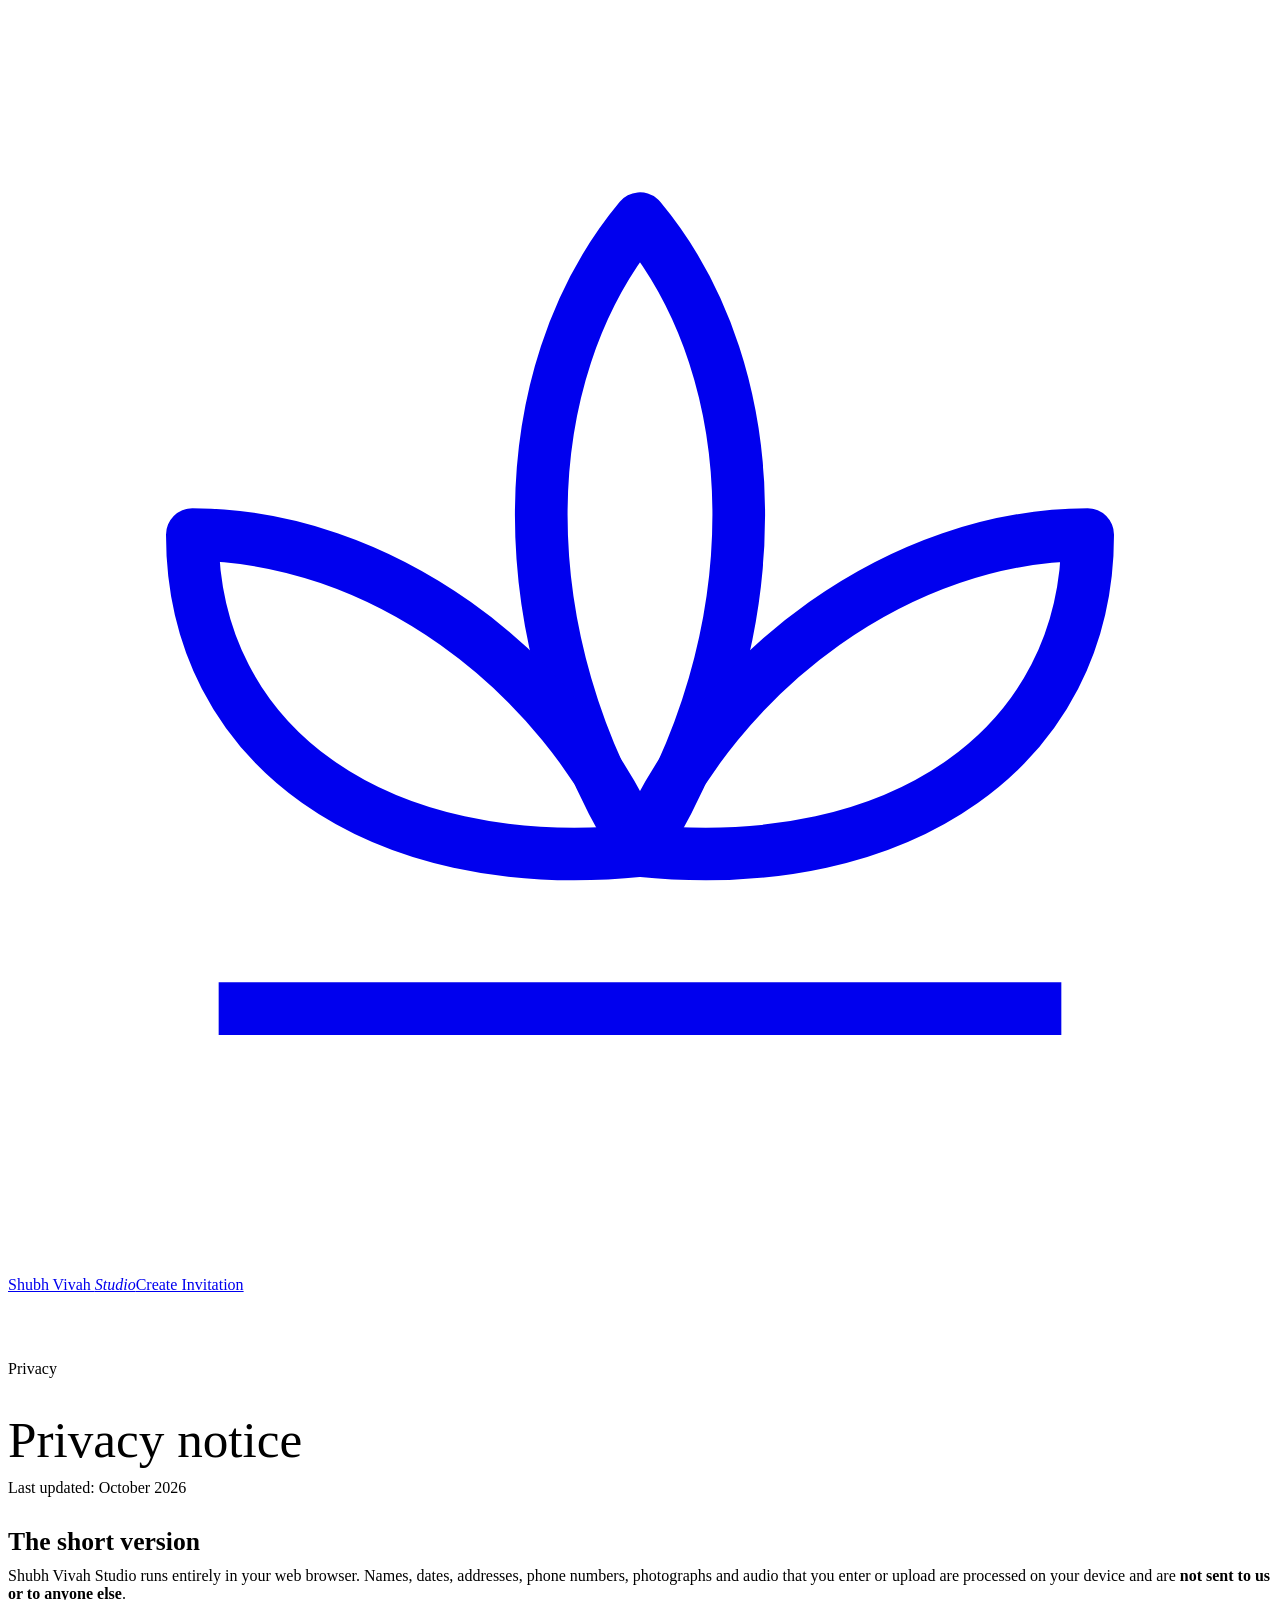
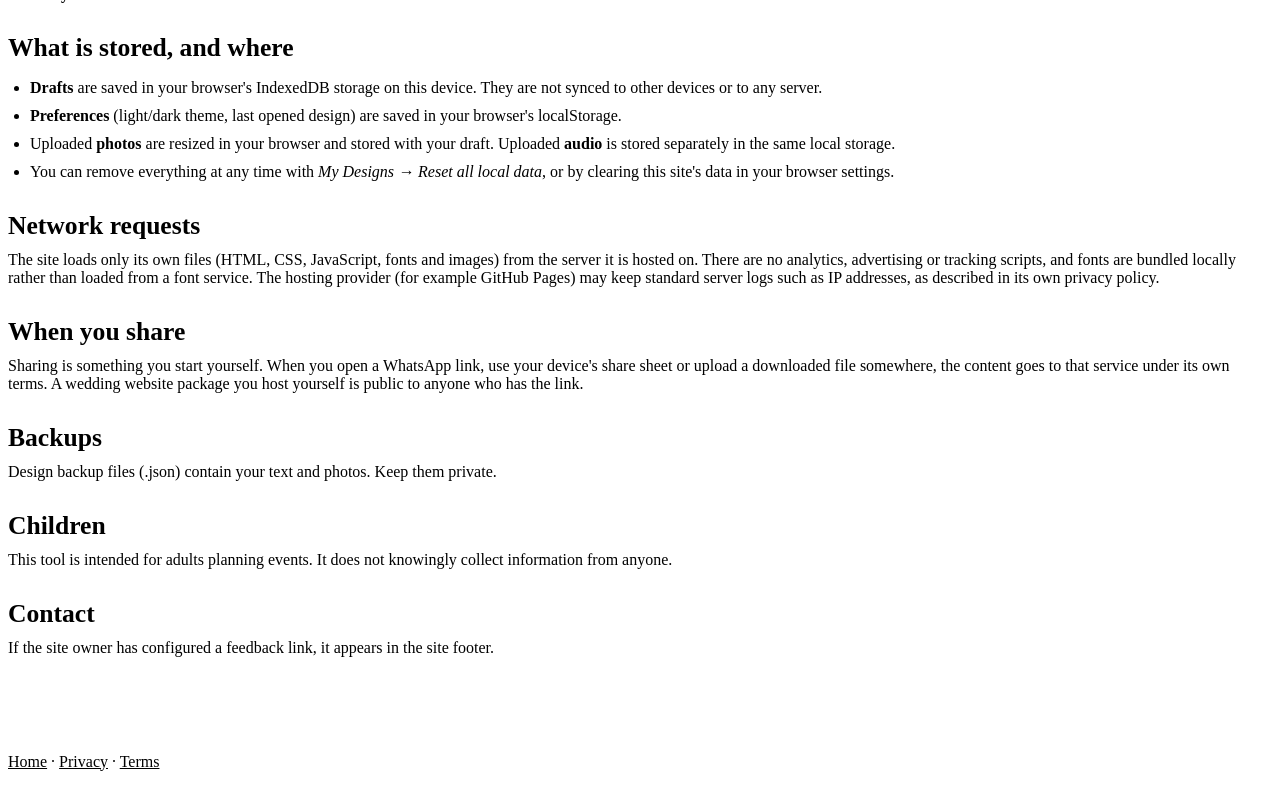
==== privacy.html @ a5a91a48 "Add files via upload" ====
<!doctype html>
<html lang="en">
<head>
<meta charset="utf-8"><meta name="viewport" content="width=device-width, initial-scale=1">
<title>Privacy notice — Shubh Vivah Studio</title>
<meta name="description" content="How Shubh Vivah Studio handles your information.">
<link rel="icon" href="icons/favicon.svg" type="image/svg+xml">
<link rel="stylesheet" href="styles/fonts.css"><link rel="stylesheet" href="styles/main.css">
<style>.doc{padding:56px 0 80px}.doc h1{font-family:var(--display);font-weight:500;font-size:clamp(2.2rem,5vw,3.2rem);line-height:1.1;margin-bottom:8px}.doc h2{font-family:var(--display);font-weight:600;font-size:1.6rem;margin:30px 0 8px}.doc p,.doc li{color:var(--ink-2);margin-top:10px}.doc ul{padding-left:22px}</style>
</head>
<body>
<header class="site-header"><div class="wrap header-row"><a class="brand" href="./"><svg class="brand-mark" viewBox="0 0 48 48" aria-hidden="true"><g fill="none" stroke="currentColor" stroke-width="2" stroke-linejoin="round"><path d="M24 8c5 6 5 16 0 24-5-8-5-18 0-24z"/><path d="M24 32c-3-7-10-12-17-12 0 8 7 13 17 12z"/><path d="M24 32c3-7 10-12 17-12 0 8-7 13-17 12z"/><path d="M8 38h32"/></g></svg><span class="brand-name">Shubh Vivah <em>Studio</em></span></a><a class="btn btn-gold btn-sm" style="margin-left:auto" href="./#/studio">Create Invitation</a></div></header>
<main class="doc"><div class="wrap narrow">

<p class="eyebrow dark">Privacy</p><h1>Privacy notice</h1>
<p>Last updated: October 2026</p>
<h2>The short version</h2>
<p>Shubh Vivah Studio runs entirely in your web browser. Names, dates, addresses, phone numbers, photographs and audio that you enter or upload are processed on your device and are <strong>not sent to us or to anyone else</strong>.</p>
<h2>What is stored, and where</h2>
<ul>
<li><strong>Drafts</strong> are saved in your browser's IndexedDB storage on this device. They are not synced to other devices or to any server.</li>
<li><strong>Preferences</strong> (light/dark theme, last opened design) are saved in your browser's localStorage.</li>
<li>Uploaded <strong>photos</strong> are resized in your browser and stored with your draft. Uploaded <strong>audio</strong> is stored separately in the same local storage.</li>
<li>You can remove everything at any time with <em>My Designs → Reset all local data</em>, or by clearing this site's data in your browser settings.</li>
</ul>
<h2>Network requests</h2>
<p>The site loads only its own files (HTML, CSS, JavaScript, fonts and images) from the server it is hosted on. There are no analytics, advertising or tracking scripts, and fonts are bundled locally rather than loaded from a font service. The hosting provider (for example GitHub Pages) may keep standard server logs such as IP addresses, as described in its own privacy policy.</p>
<h2>When you share</h2>
<p>Sharing is something you start yourself. When you open a WhatsApp link, use your device's share sheet or upload a downloaded file somewhere, the content goes to that service under its own terms. A wedding website package you host yourself is public to anyone who has the link.</p>
<h2>Backups</h2>
<p>Design backup files (.json) contain your text and photos. Keep them private.</p>
<h2>Children</h2>
<p>This tool is intended for adults planning events. It does not knowingly collect information from anyone.</p>
<h2>Contact</h2>
<p>If the site owner has configured a feedback link, it appears in the site footer.</p>

</div></main>
<footer class="site-footer"><p class="wrap fineprint" style="margin-top:0;border:0"><a href="./" style="color:inherit">Home</a> · <a href="privacy.html" style="color:inherit">Privacy</a> · <a href="terms.html" style="color:inherit">Terms</a></p></footer>
<script>try{document.documentElement.dataset.theme=localStorage.getItem('svs-theme')||'light'}catch(e){}</script>
</body></html>
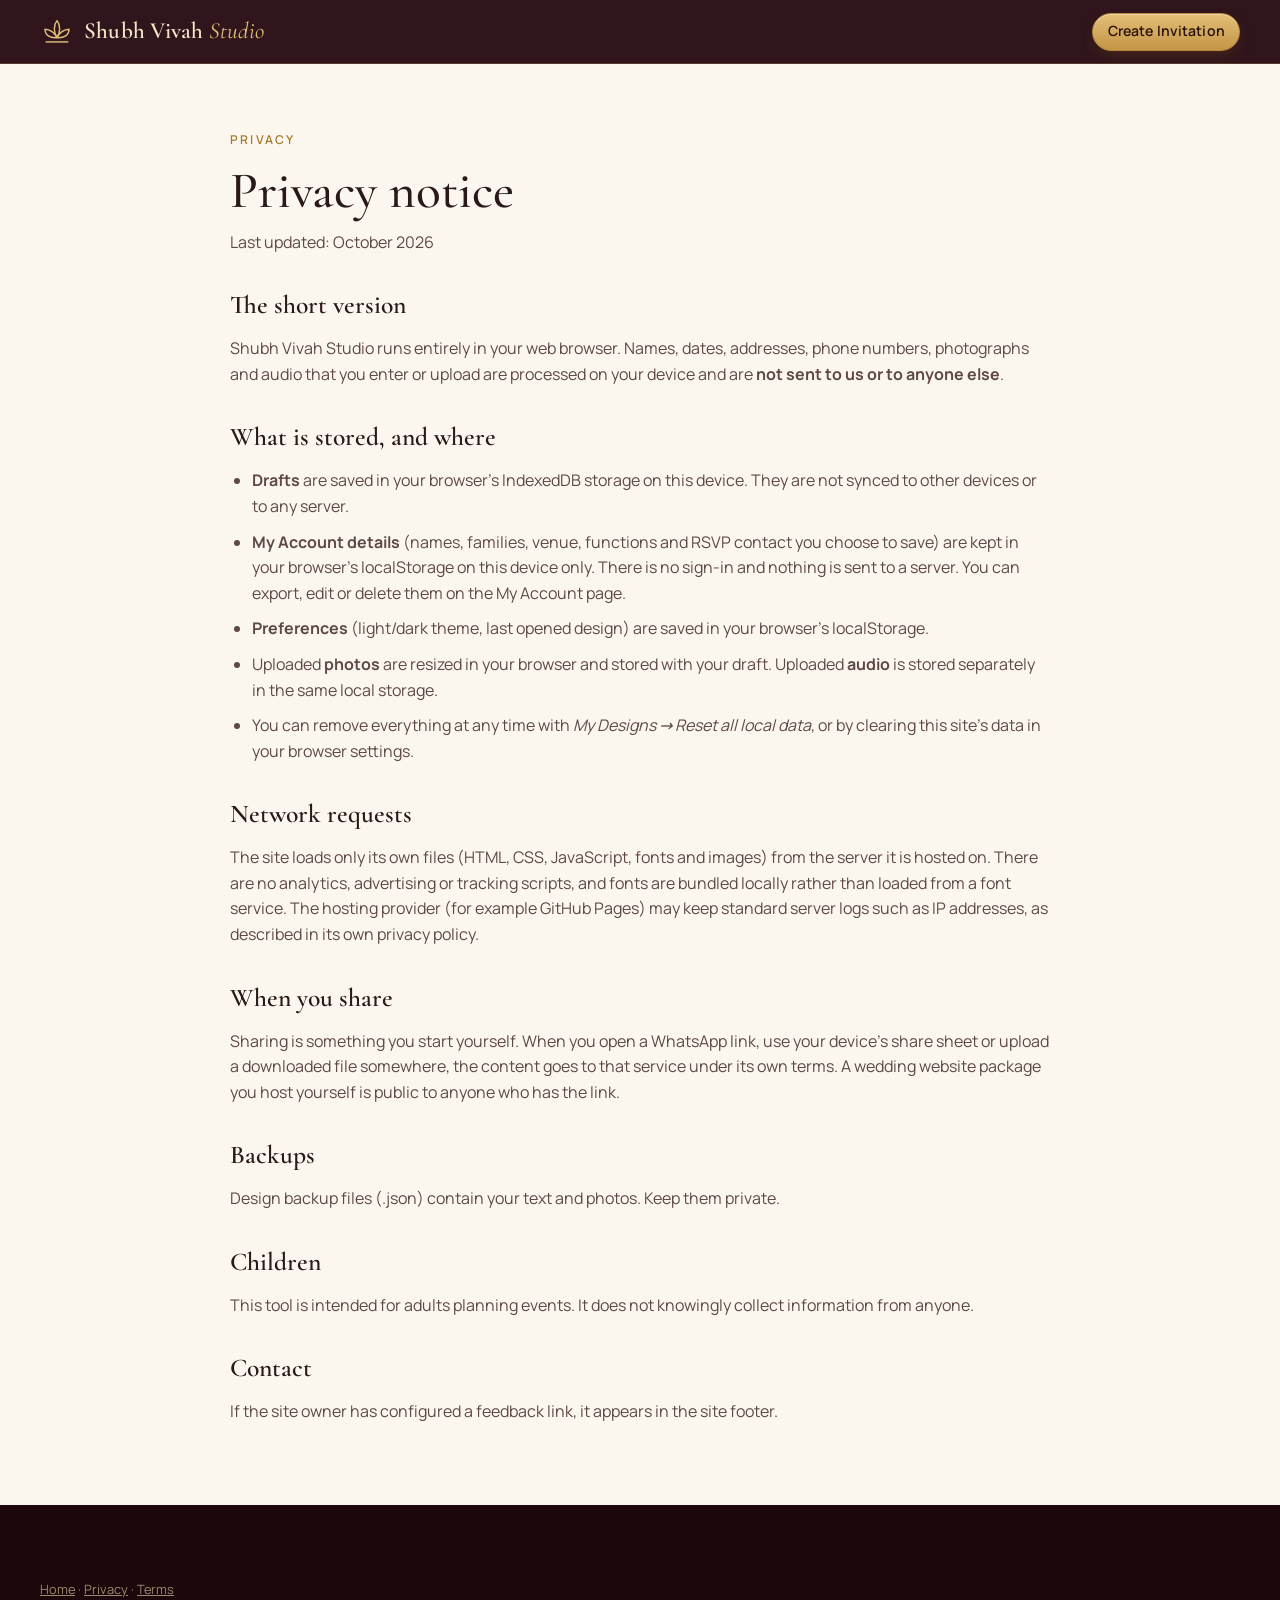
==== commit 60bc0454: "Add files via upload" ====
--- a/privacy.html
+++ b/privacy.html
@@ -19,6 +19,7 @@
 <h2>What is stored, and where</h2>
 <ul>
 <li><strong>Drafts</strong> are saved in your browser's IndexedDB storage on this device. They are not synced to other devices or to any server.</li>
+<li><strong>My Account details</strong> (names, families, venue, functions and RSVP contact you choose to save) are kept in your browser's localStorage on this device only. There is no sign-in and nothing is sent to a server. You can export, edit or delete them on the My Account page.</li>
 <li><strong>Preferences</strong> (light/dark theme, last opened design) are saved in your browser's localStorage.</li>
 <li>Uploaded <strong>photos</strong> are resized in your browser and stored with your draft. Uploaded <strong>audio</strong> is stored separately in the same local storage.</li>
 <li>You can remove everything at any time with <em>My Designs → Reset all local data</em>, or by clearing this site's data in your browser settings.</li>
--- a/styles/fonts.css
+++ b/styles/fonts.css
@@ -0,0 +1,305 @@
+/* Self-hosted fonts from Fontsource (SIL Open Font License 1.1). Only the subsets used are included. */
+@font-face {
+  font-family: 'Cinzel';
+  font-style: normal;
+  font-display: swap;
+  font-weight: 400;
+  src: url(../assets/fonts/cinzel-latin-400-normal.woff2) format('woff2');
+  unicode-range: U+0000-00FF,U+0131,U+0152-0153,U+02BB-02BC,U+02C6,U+02DA,U+02DC,U+0304,U+0308,U+0329,U+2000-206F,U+20AC,U+2122,U+2191,U+2193,U+2212,U+2215,U+FEFF,U+FFFD;
+}
+@font-face {
+  font-family: 'Cinzel';
+  font-style: normal;
+  font-display: swap;
+  font-weight: 600;
+  src: url(../assets/fonts/cinzel-latin-600-normal.woff2) format('woff2');
+  unicode-range: U+0000-00FF,U+0131,U+0152-0153,U+02BB-02BC,U+02C6,U+02DA,U+02DC,U+0304,U+0308,U+0329,U+2000-206F,U+20AC,U+2122,U+2191,U+2193,U+2212,U+2215,U+FEFF,U+FFFD;
+}
+@font-face {
+  font-family: 'Cormorant Garamond';
+  font-style: normal;
+  font-display: swap;
+  font-weight: 400;
+  src: url(../assets/fonts/cormorant-garamond-latin-400-normal.woff2) format('woff2');
+  unicode-range: U+0000-00FF,U+0131,U+0152-0153,U+02BB-02BC,U+02C6,U+02DA,U+02DC,U+0304,U+0308,U+0329,U+2000-206F,U+20AC,U+2122,U+2191,U+2193,U+2212,U+2215,U+FEFF,U+FFFD;
+}
+@font-face {
+  font-family: 'Cormorant Garamond';
+  font-style: normal;
+  font-display: swap;
+  font-weight: 500;
+  src: url(../assets/fonts/cormorant-garamond-latin-500-normal.woff2) format('woff2');
+  unicode-range: U+0000-00FF,U+0131,U+0152-0153,U+02BB-02BC,U+02C6,U+02DA,U+02DC,U+0304,U+0308,U+0329,U+2000-206F,U+20AC,U+2122,U+2191,U+2193,U+2212,U+2215,U+FEFF,U+FFFD;
+}
+@font-face {
+  font-family: 'Cormorant Garamond';
+  font-style: normal;
+  font-display: swap;
+  font-weight: 600;
+  src: url(../assets/fonts/cormorant-garamond-latin-600-normal.woff2) format('woff2');
+  unicode-range: U+0000-00FF,U+0131,U+0152-0153,U+02BB-02BC,U+02C6,U+02DA,U+02DC,U+0304,U+0308,U+0329,U+2000-206F,U+20AC,U+2122,U+2191,U+2193,U+2212,U+2215,U+FEFF,U+FFFD;
+}
+@font-face {
+  font-family: 'Cormorant Garamond';
+  font-style: italic;
+  font-display: swap;
+  font-weight: 400;
+  src: url(../assets/fonts/cormorant-garamond-latin-400-italic.woff2) format('woff2');
+  unicode-range: U+0000-00FF,U+0131,U+0152-0153,U+02BB-02BC,U+02C6,U+02DA,U+02DC,U+0304,U+0308,U+0329,U+2000-206F,U+20AC,U+2122,U+2191,U+2193,U+2212,U+2215,U+FEFF,U+FFFD;
+}
+@font-face {
+  font-family: 'Playfair Display';
+  font-style: normal;
+  font-display: swap;
+  font-weight: 400;
+  src: url(../assets/fonts/playfair-display-latin-400-normal.woff2) format('woff2');
+  unicode-range: U+0000-00FF,U+0131,U+0152-0153,U+02BB-02BC,U+02C6,U+02DA,U+02DC,U+0304,U+0308,U+0329,U+2000-206F,U+20AC,U+2122,U+2191,U+2193,U+2212,U+2215,U+FEFF,U+FFFD;
+}
+@font-face {
+  font-family: 'Playfair Display';
+  font-style: normal;
+  font-display: swap;
+  font-weight: 600;
+  src: url(../assets/fonts/playfair-display-latin-600-normal.woff2) format('woff2');
+  unicode-range: U+0000-00FF,U+0131,U+0152-0153,U+02BB-02BC,U+02C6,U+02DA,U+02DC,U+0304,U+0308,U+0329,U+2000-206F,U+20AC,U+2122,U+2191,U+2193,U+2212,U+2215,U+FEFF,U+FFFD;
+}
+@font-face {
+  font-family: 'Playfair Display';
+  font-style: italic;
+  font-display: swap;
+  font-weight: 400;
+  src: url(../assets/fonts/playfair-display-latin-400-italic.woff2) format('woff2');
+  unicode-range: U+0000-00FF,U+0131,U+0152-0153,U+02BB-02BC,U+02C6,U+02DA,U+02DC,U+0304,U+0308,U+0329,U+2000-206F,U+20AC,U+2122,U+2191,U+2193,U+2212,U+2215,U+FEFF,U+FFFD;
+}
+@font-face {
+  font-family: 'Marcellus';
+  font-style: normal;
+  font-display: swap;
+  font-weight: 400;
+  src: url(../assets/fonts/marcellus-latin-400-normal.woff2) format('woff2');
+  unicode-range: U+0000-00FF,U+0131,U+0152-0153,U+02BB-02BC,U+02C6,U+02DA,U+02DC,U+0304,U+0308,U+0329,U+2000-206F,U+20AC,U+2122,U+2191,U+2193,U+2212,U+2215,U+FEFF,U+FFFD;
+}
+@font-face {
+  font-family: 'DM Serif Display';
+  font-style: normal;
+  font-display: swap;
+  font-weight: 400;
+  src: url(../assets/fonts/dm-serif-display-latin-400-normal.woff2) format('woff2');
+  unicode-range: U+0000-00FF,U+0131,U+0152-0153,U+02BB-02BC,U+02C6,U+02DA,U+02DC,U+0304,U+0308,U+0329,U+2000-206F,U+20AC,U+2122,U+2191,U+2193,U+2212,U+2215,U+FEFF,U+FFFD;
+}
+@font-face {
+  font-family: 'Josefin Sans';
+  font-style: normal;
+  font-display: swap;
+  font-weight: 300;
+  src: url(../assets/fonts/josefin-sans-latin-300-normal.woff2) format('woff2');
+  unicode-range: U+0000-00FF,U+0131,U+0152-0153,U+02BB-02BC,U+02C6,U+02DA,U+02DC,U+0304,U+0308,U+0329,U+2000-206F,U+20AC,U+2122,U+2191,U+2193,U+2212,U+2215,U+FEFF,U+FFFD;
+}
+@font-face {
+  font-family: 'Josefin Sans';
+  font-style: normal;
+  font-display: swap;
+  font-weight: 400;
+  src: url(../assets/fonts/josefin-sans-latin-400-normal.woff2) format('woff2');
+  unicode-range: U+0000-00FF,U+0131,U+0152-0153,U+02BB-02BC,U+02C6,U+02DA,U+02DC,U+0304,U+0308,U+0329,U+2000-206F,U+20AC,U+2122,U+2191,U+2193,U+2212,U+2215,U+FEFF,U+FFFD;
+}
+@font-face {
+  font-family: 'Josefin Sans';
+  font-style: normal;
+  font-display: swap;
+  font-weight: 600;
+  src: url(../assets/fonts/josefin-sans-latin-600-normal.woff2) format('woff2');
+  unicode-range: U+0000-00FF,U+0131,U+0152-0153,U+02BB-02BC,U+02C6,U+02DA,U+02DC,U+0304,U+0308,U+0329,U+2000-206F,U+20AC,U+2122,U+2191,U+2193,U+2212,U+2215,U+FEFF,U+FFFD;
+}
+@font-face {
+  font-family: 'Great Vibes';
+  font-style: normal;
+  font-display: swap;
+  font-weight: 400;
+  src: url(../assets/fonts/great-vibes-latin-400-normal.woff2) format('woff2');
+  unicode-range: U+0000-00FF,U+0131,U+0152-0153,U+02BB-02BC,U+02C6,U+02DA,U+02DC,U+0304,U+0308,U+0329,U+2000-206F,U+20AC,U+2122,U+2191,U+2193,U+2212,U+2215,U+FEFF,U+FFFD;
+}
+@font-face {
+  font-family: 'Pinyon Script';
+  font-style: normal;
+  font-display: swap;
+  font-weight: 400;
+  src: url(../assets/fonts/pinyon-script-latin-400-normal.woff2) format('woff2');
+  unicode-range: U+0000-00FF,U+0131,U+0152-0153,U+02BB-02BC,U+02C6,U+02DA,U+02DC,U+0304,U+0308,U+0329,U+2000-206F,U+20AC,U+2122,U+2191,U+2193,U+2212,U+2215,U+FEFF,U+FFFD;
+}
+@font-face {
+  font-family: 'Manrope';
+  font-style: normal;
+  font-display: swap;
+  font-weight: 400;
+  src: url(../assets/fonts/manrope-latin-400-normal.woff2) format('woff2');
+  unicode-range: U+0000-00FF,U+0131,U+0152-0153,U+02BB-02BC,U+02C6,U+02DA,U+02DC,U+0304,U+0308,U+0329,U+2000-206F,U+20AC,U+2122,U+2191,U+2193,U+2212,U+2215,U+FEFF,U+FFFD;
+}
+@font-face {
+  font-family: 'Manrope';
+  font-style: normal;
+  font-display: swap;
+  font-weight: 500;
+  src: url(../assets/fonts/manrope-latin-500-normal.woff2) format('woff2');
+  unicode-range: U+0000-00FF,U+0131,U+0152-0153,U+02BB-02BC,U+02C6,U+02DA,U+02DC,U+0304,U+0308,U+0329,U+2000-206F,U+20AC,U+2122,U+2191,U+2193,U+2212,U+2215,U+FEFF,U+FFFD;
+}
+@font-face {
+  font-family: 'Manrope';
+  font-style: normal;
+  font-display: swap;
+  font-weight: 600;
+  src: url(../assets/fonts/manrope-latin-600-normal.woff2) format('woff2');
+  unicode-range: U+0000-00FF,U+0131,U+0152-0153,U+02BB-02BC,U+02C6,U+02DA,U+02DC,U+0304,U+0308,U+0329,U+2000-206F,U+20AC,U+2122,U+2191,U+2193,U+2212,U+2215,U+FEFF,U+FFFD;
+}
+@font-face {
+  font-family: 'Manrope';
+  font-style: normal;
+  font-display: swap;
+  font-weight: 700;
+  src: url(../assets/fonts/manrope-latin-700-normal.woff2) format('woff2');
+  unicode-range: U+0000-00FF,U+0131,U+0152-0153,U+02BB-02BC,U+02C6,U+02DA,U+02DC,U+0304,U+0308,U+0329,U+2000-206F,U+20AC,U+2122,U+2191,U+2193,U+2212,U+2215,U+FEFF,U+FFFD;
+}
+@font-face {
+  font-family: 'Tiro Devanagari Hindi';
+  font-style: normal;
+  font-display: swap;
+  font-weight: 400;
+  src: url(../assets/fonts/tiro-devanagari-hindi-devanagari-400-normal.woff2) format('woff2');
+  unicode-range: U+0900-097F,U+1CD0-1CF9,U+200C-200D,U+20A8,U+20B9,U+20F0,U+25CC,U+A830-A839,U+A8E0-A8FF,U+11B00-11B09;
+}
+@font-face {
+  font-family: 'Tiro Devanagari Hindi';
+  font-style: normal;
+  font-display: swap;
+  font-weight: 400;
+  src: url(../assets/fonts/tiro-devanagari-hindi-latin-400-normal.woff2) format('woff2');
+  unicode-range: U+0000-00FF,U+0131,U+0152-0153,U+02BB-02BC,U+02C6,U+02DA,U+02DC,U+0304,U+0308,U+0329,U+2000-206F,U+20AC,U+2122,U+2191,U+2193,U+2212,U+2215,U+FEFF,U+FFFD;
+}
+@font-face {
+  font-family: 'Noto Serif Devanagari';
+  font-style: normal;
+  font-display: swap;
+  font-weight: 400;
+  src: url(../assets/fonts/noto-serif-devanagari-devanagari-400-normal.woff2) format('woff2');
+  unicode-range: U+0900-097F,U+1CD0-1CF9,U+200C-200D,U+20A8,U+20B9,U+20F0,U+25CC,U+A830-A839,U+A8E0-A8FF,U+11B00-11B09;
+}
+@font-face {
+  font-family: 'Noto Serif Devanagari';
+  font-style: normal;
+  font-display: swap;
+  font-weight: 400;
+  src: url(../assets/fonts/noto-serif-devanagari-latin-400-normal.woff2) format('woff2');
+  unicode-range: U+0000-00FF,U+0131,U+0152-0153,U+02BB-02BC,U+02C6,U+02DA,U+02DC,U+0304,U+0308,U+0329,U+2000-206F,U+20AC,U+2122,U+2191,U+2193,U+2212,U+2215,U+FEFF,U+FFFD;
+}
+@font-face {
+  font-family: 'Noto Serif Devanagari';
+  font-style: normal;
+  font-display: swap;
+  font-weight: 600;
+  src: url(../assets/fonts/noto-serif-devanagari-devanagari-600-normal.woff2) format('woff2');
+  unicode-range: U+0900-097F,U+1CD0-1CF9,U+200C-200D,U+20A8,U+20B9,U+20F0,U+25CC,U+A830-A839,U+A8E0-A8FF,U+11B00-11B09;
+}
+@font-face {
+  font-family: 'Noto Serif Devanagari';
+  font-style: normal;
+  font-display: swap;
+  font-weight: 600;
+  src: url(../assets/fonts/noto-serif-devanagari-latin-600-normal.woff2) format('woff2');
+  unicode-range: U+0000-00FF,U+0131,U+0152-0153,U+02BB-02BC,U+02C6,U+02DA,U+02DC,U+0304,U+0308,U+0329,U+2000-206F,U+20AC,U+2122,U+2191,U+2193,U+2212,U+2215,U+FEFF,U+FFFD;
+}
+@font-face {
+  font-family: 'Yatra One';
+  font-style: normal;
+  font-display: swap;
+  font-weight: 400;
+  src: url(../assets/fonts/yatra-one-devanagari-400-normal.woff2) format('woff2');
+  unicode-range: U+0900-097F,U+1CD0-1CF9,U+200C-200D,U+20A8,U+20B9,U+20F0,U+25CC,U+A830-A839,U+A8E0-A8FF,U+11B00-11B09;
+}
+@font-face {
+  font-family: 'Yatra One';
+  font-style: normal;
+  font-display: swap;
+  font-weight: 400;
+  src: url(../assets/fonts/yatra-one-latin-400-normal.woff2) format('woff2');
+  unicode-range: U+0000-00FF,U+0131,U+0152-0153,U+02BB-02BC,U+02C6,U+02DA,U+02DC,U+0304,U+0308,U+0329,U+2000-206F,U+20AC,U+2122,U+2191,U+2193,U+2212,U+2215,U+FEFF,U+FFFD;
+}
+@font-face {
+  font-family: 'Amita';
+  font-style: normal;
+  font-display: swap;
+  font-weight: 400;
+  src: url(../assets/fonts/amita-devanagari-400-normal.woff2) format('woff2');
+  unicode-range: U+0900-097F,U+1CD0-1CF9,U+200C-200D,U+20A8,U+20B9,U+20F0,U+25CC,U+A830-A839,U+A8E0-A8FF,U+11B00-11B09;
+}
+@font-face {
+  font-family: 'Amita';
+  font-style: normal;
+  font-display: swap;
+  font-weight: 400;
+  src: url(../assets/fonts/amita-latin-400-normal.woff2) format('woff2');
+  unicode-range: U+0000-00FF,U+0131,U+0152-0153,U+02BB-02BC,U+02C6,U+02DA,U+02DC,U+0304,U+0308,U+0329,U+2000-206F,U+20AC,U+2122,U+2191,U+2193,U+2212,U+2215,U+FEFF,U+FFFD;
+}
+@font-face {
+  font-family: 'Amita';
+  font-style: normal;
+  font-display: swap;
+  font-weight: 700;
+  src: url(../assets/fonts/amita-devanagari-700-normal.woff2) format('woff2');
+  unicode-range: U+0900-097F,U+1CD0-1CF9,U+200C-200D,U+20A8,U+20B9,U+20F0,U+25CC,U+A830-A839,U+A8E0-A8FF,U+11B00-11B09;
+}
+@font-face {
+  font-family: 'Amita';
+  font-style: normal;
+  font-display: swap;
+  font-weight: 700;
+  src: url(../assets/fonts/amita-latin-700-normal.woff2) format('woff2');
+  unicode-range: U+0000-00FF,U+0131,U+0152-0153,U+02BB-02BC,U+02C6,U+02DA,U+02DC,U+0304,U+0308,U+0329,U+2000-206F,U+20AC,U+2122,U+2191,U+2193,U+2212,U+2215,U+FEFF,U+FFFD;
+}
+@font-face {
+  font-family: 'Rozha One';
+  font-style: normal;
+  font-display: swap;
+  font-weight: 400;
+  src: url(../assets/fonts/rozha-one-devanagari-400-normal.woff2) format('woff2');
+  unicode-range: U+0900-097F,U+1CD0-1CF9,U+200C-200D,U+20A8,U+20B9,U+20F0,U+25CC,U+A830-A839,U+A8E0-A8FF,U+11B00-11B09;
+}
+@font-face {
+  font-family: 'Rozha One';
+  font-style: normal;
+  font-display: swap;
+  font-weight: 400;
+  src: url(../assets/fonts/rozha-one-latin-400-normal.woff2) format('woff2');
+  unicode-range: U+0000-00FF,U+0131,U+0152-0153,U+02BB-02BC,U+02C6,U+02DA,U+02DC,U+0304,U+0308,U+0329,U+2000-206F,U+20AC,U+2122,U+2191,U+2193,U+2212,U+2215,U+FEFF,U+FFFD;
+}
+@font-face {
+  font-family: 'Noto Sans Gurmukhi';
+  font-style: normal;
+  font-display: swap;
+  font-weight: 400;
+  src: url(../assets/fonts/noto-sans-gurmukhi-gurmukhi-400-normal.woff2) format('woff2');
+  unicode-range: U+0951-0952,U+0964-0965,U+0A01-0A76,U+200C-200D,U+20B9,U+25CC,U+262C,U+A830-A839;
+}
+@font-face {
+  font-family: 'Noto Sans Gurmukhi';
+  font-style: normal;
+  font-display: swap;
+  font-weight: 400;
+  src: url(../assets/fonts/noto-sans-gurmukhi-latin-400-normal.woff2) format('woff2');
+  unicode-range: U+0000-00FF,U+0131,U+0152-0153,U+02BB-02BC,U+02C6,U+02DA,U+02DC,U+0304,U+0308,U+0329,U+2000-206F,U+20AC,U+2122,U+2191,U+2193,U+2212,U+2215,U+FEFF,U+FFFD;
+}
+@font-face {
+  font-family: 'Amiri';
+  font-style: normal;
+  font-display: swap;
+  font-weight: 400;
+  src: url(../assets/fonts/amiri-arabic-400-normal.woff2) format('woff2');
+  unicode-range: U+0600-06FF,U+0750-077F,U+0870-088E,U+0890-0891,U+0897-08E1,U+08E3-08FF,U+200C-200E,U+2010-2011,U+204F,U+2E41,U+FB50-FDFF,U+FE70-FE74,U+FE76-FEFC,U+102E0-102FB,U+10E60-10E7E,U+10EC2-10EC4,U+10EFC-10EFF,U+1EE00-1EE03,U+1EE05-1EE1F,U+1EE21-1EE22,U+1EE24,U+1EE27,U+1EE29-1EE32,U+1EE34-1EE37,U+1EE39,U+1EE3B,U+1EE42,U+1EE47,U+1EE49,U+1EE4B,U+1EE4D-1EE4F,U+1EE51-1EE52,U+1EE54,U+1EE57,U+1EE59,U+1EE5B,U+1EE5D,U+1EE5F,U+1EE61-1EE62,U+1EE64,U+1EE67-1EE6A,U+1EE6C-1EE72,U+1EE74-1EE77,U+1EE79-1EE7C,U+1EE7E,U+1EE80-1EE89,U+1EE8B-1EE9B,U+1EEA1-1EEA3,U+1EEA5-1EEA9,U+1EEAB-1EEBB,U+1EEF0-1EEF1;
+}
+@font-face {
+  font-family: 'Amiri';
+  font-style: normal;
+  font-display: swap;
+  font-weight: 400;
+  src: url(../assets/fonts/amiri-latin-400-normal.woff2) format('woff2');
+  unicode-range: U+0000-00FF,U+0131,U+0152-0153,U+02BB-02BC,U+02C6,U+02DA,U+02DC,U+0304,U+0308,U+0329,U+2000-206F,U+20AC,U+2122,U+2191,U+2193,U+2212,U+2215,U+FEFF,U+FFFD;
+}
--- a/styles/main.css
+++ b/styles/main.css
@@ -0,0 +1,479 @@
+/* ================================================================
+   Shubh Vivah Studio — design system
+   Ivory paper, champagne gold, deep maroon; emerald & rose accents.
+   Display: Cormorant Garamond · UI: Manrope · Devanagari: Tiro
+   ================================================================ */
+:root {
+  --ivory: #fbf7ef;
+  --paper: #f5eee1;
+  --panel: #fffdf8;
+  --ink: #2a1a17;
+  --ink-2: #5e4a43;
+  --ink-3: #8a766c;
+  --line: #e7dac6;
+  --line-2: #d8c6aa;
+  --maroon: #6b1426;
+  --maroon-2: #8a1d33;
+  --maroon-deep: #24080f;
+  --gold: #a87a2c;
+  --gold-2: #c9a05a;
+  --gold-soft: #e9d3a2;
+  --rose: #c76b7e;
+  --emerald: #1e5a4a;
+  --focus: #b8862f;
+  --danger: #a3222d;
+  --ok: #2d6a4f;
+  --shadow-1: 0 1px 2px rgba(42, 26, 23, .06), 0 6px 18px -8px rgba(42, 26, 23, .18);
+  --shadow-2: 0 2px 6px rgba(42, 26, 23, .08), 0 24px 48px -20px rgba(42, 26, 23, .35);
+  --r: 14px;
+  --r-sm: 10px;
+  --display: 'Cormorant Garamond', 'Tiro Devanagari Hindi', Georgia, serif;
+  --ui: 'Manrope', 'Noto Serif Devanagari', system-ui, -apple-system, 'Segoe UI', sans-serif;
+  --deva: 'Tiro Devanagari Hindi', 'Noto Serif Devanagari', serif;
+  --header-h: 64px;
+  color-scheme: light;
+}
+:root[data-theme="dark"] {
+  --ivory: #17110f;
+  --paper: #1e1715;
+  --panel: #231b18;
+  --ink: #f3e9dc;
+  --ink-2: #cdbcab;
+  --ink-3: #9a8878;
+  --line: #3a2e29;
+  --line-2: #4a3b34;
+  --maroon: #d26a7d;
+  --maroon-2: #e08394;
+  --gold: #d9b06a;
+  --gold-2: #e5c58a;
+  --gold-soft: #4a3a22;
+  --focus: #e5c58a;
+  --danger: #ef7d86;
+  --ok: #7cc8a0;
+  --shadow-1: 0 1px 2px rgba(0, 0, 0, .3), 0 6px 18px -8px rgba(0, 0, 0, .5);
+  --shadow-2: 0 2px 6px rgba(0, 0, 0, .35), 0 24px 48px -20px rgba(0, 0, 0, .7);
+  color-scheme: dark;
+}
+
+*, *::before, *::after { box-sizing: border-box; }
+* { margin: 0; padding: 0; }
+html { scroll-behavior: smooth; scroll-padding-top: calc(var(--header-h) + 12px); -webkit-text-size-adjust: 100%; }
+body { font-family: var(--ui); font-size: 16px; line-height: 1.6; color: var(--ink); background: var(--ivory); -webkit-font-smoothing: antialiased; overflow-x: hidden; }
+img, canvas, svg { display: block; max-width: 100%; }
+svg { width: 1.15em; height: 1.15em; flex: none; }
+a { color: inherit; }
+button, input, select, textarea { font: inherit; color: inherit; }
+button { cursor: pointer; background: none; border: 0; }
+:focus-visible { outline: 3px solid var(--focus); outline-offset: 2px; border-radius: 6px; }
+.sr { position: absolute !important; width: 1px; height: 1px; overflow: hidden; clip: rect(0 0 0 0); white-space: nowrap; }
+.skip { position: absolute; left: 12px; top: -60px; z-index: 100; background: var(--maroon); color: #fff; padding: 10px 16px; border-radius: 8px; }
+.skip:focus { top: 12px; }
+.wrap { width: min(1200px, 100% - 32px); margin-inline: auto; }
+.wrap.narrow { width: min(820px, 100% - 32px); }
+[hidden] { display: none !important; }
+
+/* ---------- buttons ---------- */
+.btn { display: inline-flex; align-items: center; justify-content: center; gap: .5em; min-height: 44px; padding: .65em 1.25em; border-radius: 999px; font-weight: 600; font-size: .95rem; letter-spacing: .01em; text-decoration: none; border: 1.5px solid transparent; transition: transform .15s ease, background-color .2s, border-color .2s, color .2s, box-shadow .2s; white-space: nowrap; }
+.btn:active { transform: translateY(1px); }
+.btn-sm { min-height: 38px; padding: .45em 1em; font-size: .88rem; }
+.btn-lg { min-height: 52px; padding: .8em 1.6em; font-size: 1rem; }
+.btn-gold { background: linear-gradient(180deg, #e2bf78, #c49546); color: #2a1206; border-color: #b8873a; box-shadow: 0 1px 0 rgba(255, 255, 255, .4) inset, 0 6px 16px -8px rgba(122, 78, 18, .6); }
+.btn-gold:hover { background: linear-gradient(180deg, #ebcb88, #cfa154); }
+.btn-maroon { background: var(--maroon); color: #fff8ef; }
+:root[data-theme="dark"] .btn-maroon { color: #1a0a0d; }
+.btn-maroon:hover { background: var(--maroon-2); }
+.btn-outline { border-color: var(--line-2); background: var(--panel); color: var(--ink); }
+.btn-outline:hover { border-color: var(--gold); }
+.btn-ghost-light { border-color: rgba(246, 225, 183, .45); color: #f6e7c9; }
+.btn-ghost-light:hover { background: rgba(246, 225, 183, .1); border-color: #e2bf78; }
+.btn-text { background: none; color: var(--ink-2); padding-inline: .6em; }
+.btn-text:hover { color: var(--ink); }
+.btn.danger, .danger { color: var(--danger); }
+.btn[disabled], button[disabled] { opacity: .45; cursor: not-allowed; }
+.icon-btn { display: inline-grid; place-items: center; width: 42px; height: 42px; border-radius: 50%; color: inherit; text-decoration: none; transition: background .2s; }
+.icon-btn:hover { background: rgba(168, 122, 44, .14); }
+.icon-btn svg { width: 20px; height: 20px; }
+.file-btn { cursor: pointer; }
+
+/* ---------- header ---------- */
+.site-header { position: sticky; top: 0; z-index: 50; height: var(--header-h); background: rgba(36, 8, 15, .94); backdrop-filter: saturate(1.2) blur(8px); color: #f6e7c9; border-bottom: 1px solid rgba(201, 160, 90, .25); }
+.header-row { display: flex; align-items: center; gap: 20px; height: 100%; }
+.brand { display: inline-flex; align-items: center; gap: 10px; text-decoration: none; color: #f6e7c9; }
+.brand-mark { width: 34px; height: 34px; color: #e2bf78; }
+.brand-name { white-space: nowrap; font-family: var(--display); font-size: 1.45rem; font-weight: 600; letter-spacing: .01em; line-height: 1; }
+.brand-name em { font-style: italic; font-weight: 400; color: #e2bf78; }
+.main-nav { display: flex; gap: 4px; margin-left: auto; }
+.main-nav a { white-space: nowrap; padding: 8px 10px; border-radius: 8px; text-decoration: none; font-size: .9rem; font-weight: 500; color: #ead9bb; }
+.main-nav a:hover, .main-nav a[aria-current="page"] { color: #fff; background: rgba(226, 191, 120, .12); }
+.header-actions { display: flex; align-items: center; gap: 6px; }
+.menu-btn { display: none; }
+@media (max-width: 1220px) {
+  .main-nav { position: fixed; inset: var(--header-h) 0 auto 0; flex-direction: column; background: #24080f; padding: 12px 16px 20px; gap: 2px; border-bottom: 1px solid rgba(201, 160, 90, .3); transform: translateY(-8px); opacity: 0; visibility: hidden; transition: .2s; margin: 0; }
+  .main-nav.open { transform: none; opacity: 1; visibility: visible; }
+  .main-nav a { padding: 12px 10px; font-size: 1rem; }
+  .menu-btn { display: inline-grid; }
+}
+@media (max-width: 560px) { .header-cta { display: none; } .brand-name { font-size: 1.25rem; } }
+
+/* ---------- hero ---------- */
+.hero { position: relative; overflow: hidden; color: #f6e7c9; background: radial-gradient(120% 90% at 75% 30%, #5a1222 0%, #2e0a13 45%, #160509 100%); padding: clamp(40px, 7vw, 90px) 0 clamp(56px, 8vw, 110px); }
+.hero::after { content: ""; position: absolute; inset: auto 0 0 0; height: 18px; background: repeating-linear-gradient(90deg, #c9a05a 0 2px, transparent 2px 22px), linear-gradient(#24080f, #24080f); opacity: .5; }
+.hero-ornament { position: absolute; width: 520px; height: 520px; border-radius: 50%; opacity: .07; background: repeating-conic-gradient(from 0deg, #e2bf78 0 4deg, transparent 4deg 15deg); -webkit-mask: radial-gradient(circle, transparent 30%, #000 31%, #000 34%, transparent 35%, transparent 48%, #000 49%, #000 70%, transparent 71%); mask: radial-gradient(circle, transparent 30%, #000 31%, #000 34%, transparent 35%, transparent 48%, #000 49%, #000 70%, transparent 71%); }
+.hero-ornament-l { left: -260px; top: -160px; }
+.hero-ornament-r { right: -200px; bottom: -260px; }
+.hero-grid { position: relative; z-index: 1; display: grid; grid-template-columns: 1.05fr 1fr; gap: clamp(24px, 4vw, 64px); align-items: center; }
+.eyebrow { font-family: var(--ui); text-transform: uppercase; letter-spacing: .18em; font-size: .76rem; font-weight: 600; color: #e2bf78; margin-bottom: 14px; }
+.eyebrow.dark { color: var(--gold); }
+.hero h1 { font-family: var(--display); font-weight: 500; font-size: clamp(2.6rem, 5.6vw, 4.6rem); line-height: 1.02; letter-spacing: -.01em; }
+.gold-ink { font-style: italic; background: linear-gradient(100deg, #f3d892, #c9953f 60%, #f0d08a); -webkit-background-clip: text; background-clip: text; color: transparent; }
+.lede { margin-top: 20px; font-size: 1.08rem; color: #e6d3b6; max-width: 34em; }
+.hero-ctas { display: flex; flex-wrap: wrap; gap: 12px; margin-top: 30px; }
+.hero-facts { list-style: none; display: flex; flex-wrap: wrap; gap: 10px 26px; margin-top: 30px; font-size: .88rem; color: #cdb894; }
+.hero-facts strong { color: #f6e7c9; font-weight: 600; }
+.hero-stage { position: relative; height: clamp(380px, 46vw, 560px); }
+.hero-card { position: absolute; width: clamp(170px, 21vw, 270px); height: auto; aspect-ratio: 5 / 7; border-radius: 6px; box-shadow: 0 30px 60px -20px rgba(0, 0, 0, .7), 0 0 0 1px rgba(226, 191, 120, .25); }
+.hero-card-1 { left: 0; top: 8%; transform: rotate(-7deg); animation: float1 9s ease-in-out infinite; }
+.hero-card-2 { left: 26%; top: 0; transform: rotate(3deg); animation: float2 10s ease-in-out infinite; z-index: 1; }
+.phone { position: relative; width: 230px; aspect-ratio: 9 / 18.5; border-radius: 34px; padding: 10px; background: linear-gradient(145deg, #2b2b2e, #0d0d0f); box-shadow: 0 0 0 2px #3c3c40, 0 40px 70px -24px rgba(0, 0, 0, .8); }
+.phone-notch { position: absolute; top: 16px; left: 50%; transform: translateX(-50%); width: 64px; height: 18px; border-radius: 10px; background: #0b0b0c; z-index: 2; }
+.phone-screen { width: 100%; height: 100%; border-radius: 26px; background: #111; object-fit: cover; }
+.hero-stage .phone { position: absolute; right: 0; bottom: 0; width: clamp(170px, 18vw, 230px); z-index: 2; animation: float3 11s ease-in-out infinite; }
+.float-petal { position: absolute; width: 16px; height: 26px; border-radius: 50% 50% 50% 50% / 70% 70% 30% 30%; background: linear-gradient(#f2a9a0, #c45a6a); opacity: .65; animation: petal 14s linear infinite; }
+.p1 { left: 12%; top: -5%; } .p2 { left: 60%; top: -10%; animation-delay: -5s; transform: scale(.7); } .p3 { left: 85%; top: -8%; animation-delay: -9s; }
+@keyframes float1 { 0%, 100% { transform: rotate(-7deg) translateY(0); } 50% { transform: rotate(-6deg) translateY(-10px); } }
+@keyframes float2 { 0%, 100% { transform: rotate(3deg) translateY(0); } 50% { transform: rotate(2deg) translateY(-14px); } }
+@keyframes float3 { 0%, 100% { transform: translateY(0); } 50% { transform: translateY(-8px); } }
+@keyframes petal { 0% { transform: translate(0, 0) rotate(0); opacity: 0; } 10% { opacity: .65; } 100% { transform: translate(-60px, 620px) rotate(320deg); opacity: 0; } }
+@media (max-width: 900px) {
+  .hero-grid { grid-template-columns: 1fr; }
+  .hero-stage { height: 400px; max-width: 520px; width: 100%; margin-inline: auto; }
+}
+@media (max-width: 480px) { .hero-stage { height: 330px; } .hero-card { width: 150px; } .hero-stage .phone { width: 150px; border-radius: 26px; padding: 7px; } .phone-screen { border-radius: 20px; } }
+
+.strip { background: var(--paper); border-bottom: 1px solid var(--line); }
+.strip-row { display: grid; grid-template-columns: repeat(6, 1fr); gap: 8px; padding: 18px 0; }
+.strip-row div { display: flex; align-items: center; justify-content: center; gap: 8px; font-size: .88rem; font-weight: 600; color: var(--ink-2); text-align: center; }
+.strip-row svg { color: var(--gold); width: 20px; height: 20px; }
+@media (max-width: 900px) { .strip-row { grid-template-columns: repeat(3, 1fr); row-gap: 14px; } }
+@media (max-width: 480px) { .strip-row { grid-template-columns: repeat(2, 1fr); } .strip-row div { justify-content: flex-start; } }
+
+/* ---------- sections ---------- */
+.section { padding: clamp(56px, 8vw, 100px) 0; }
+.section-ivory { background: var(--paper); }
+.section-head { text-align: center; max-width: 760px; margin: 0 auto 36px; }
+.section-head.left { text-align: left; margin-left: 0; }
+.section-head h2, .split-copy h2 { font-family: var(--display); font-weight: 500; font-size: clamp(2rem, 3.8vw, 3rem); line-height: 1.08; color: var(--ink); }
+.sub { color: var(--ink-2); margin-top: 12px; font-size: 1.04rem; }
+.cta-center { text-align: center; margin-top: 36px; }
+
+.gallery-tools { display: flex; flex-wrap: wrap; gap: 12px; align-items: center; margin-bottom: 14px; }
+.search { flex: 1 1 280px; display: flex; align-items: center; gap: 10px; background: var(--panel); border: 1.5px solid var(--line-2); border-radius: 999px; padding: 0 16px; min-height: 46px; }
+.search:focus-within { border-color: var(--gold); }
+.search svg { color: var(--ink-3); }
+.search input { border: 0; outline: 0; background: none; width: 100%; padding: 10px 0; }
+.filters { display: flex; flex-wrap: wrap; gap: 8px; }
+select, .input, textarea, input[type="text"], input[type="date"], input[type="time"], input[type="url"], input[type="tel"], input[type="email"], input[type="number"] {
+  min-height: 44px; border: 1.5px solid var(--line-2); border-radius: var(--r-sm); background: var(--panel); padding: 8px 12px; width: 100%; color: var(--ink);
+}
+.filters select { width: auto; border-radius: 999px; padding-inline: 14px; font-size: .9rem; }
+select:focus, input:focus, textarea:focus { outline: none; border-color: var(--gold); box-shadow: 0 0 0 3px rgba(201, 160, 90, .25); }
+textarea { min-height: 80px; resize: vertical; line-height: 1.45; }
+.chips { display: flex; flex-wrap: wrap; gap: 8px; margin: 6px 0 10px; }
+.chip { min-height: 38px; padding: 6px 15px; border-radius: 999px; border: 1.5px solid var(--line-2); background: var(--panel); font-size: .88rem; font-weight: 600; color: var(--ink-2); }
+.chip[aria-pressed="true"] { background: var(--maroon); border-color: var(--maroon); color: #fff8ef; }
+:root[data-theme="dark"] .chip[aria-pressed="true"] { color: #1a0a0d; }
+.result-count { font-size: .88rem; color: var(--ink-3); margin-bottom: 14px; }
+
+.tpl-grid { display: grid; grid-template-columns: repeat(auto-fill, minmax(240px, 1fr)); gap: 24px; }
+.tpl-card { background: var(--panel); border: 1px solid var(--line); border-radius: var(--r); overflow: hidden; display: flex; flex-direction: column; box-shadow: var(--shadow-1); transition: transform .25s ease, box-shadow .25s ease; }
+.tpl-card:hover { transform: translateY(-4px); box-shadow: var(--shadow-2); }
+.tpl-thumb { position: relative; background: var(--paper); aspect-ratio: 5 / 7; }
+.tpl-thumb canvas { width: 100%; height: 100%; }
+.tpl-badges { position: absolute; left: 10px; top: 10px; display: flex; gap: 6px; }
+.badge { font-size: .7rem; font-weight: 700; letter-spacing: .06em; text-transform: uppercase; padding: 3px 8px; border-radius: 999px; background: rgba(255, 253, 248, .92); color: #5a3a14; }
+.tpl-meta { padding: 14px 16px 16px; display: flex; flex-direction: column; gap: 4px; flex: 1; }
+.tpl-meta h3 { font-family: var(--display); font-size: 1.45rem; font-weight: 600; line-height: 1.1; }
+.tpl-meta p { font-size: .86rem; color: var(--ink-2); }
+.tpl-tags { font-size: .76rem; color: var(--ink-3); }
+.tpl-actions { display: flex; gap: 8px; margin-top: auto; padding-top: 10px; }
+.tpl-actions .btn { flex: 1 1 0; min-width: 0; padding-inline: .7em; }
+.empty { text-align: center; padding: 48px 16px; color: var(--ink-2); display: grid; justify-items: center; gap: 14px; }
+.empty svg { width: 54px; height: 54px; color: var(--gold); }
+
+.steps3 { list-style: none; display: grid; grid-template-columns: repeat(3, 1fr); gap: 24px; }
+.steps3 li { background: var(--panel); border: 1px solid var(--line); border-radius: var(--r); padding: 28px 24px; position: relative; }
+.steps3 .n { display: grid; place-items: center; width: 44px; height: 44px; border-radius: 50%; font-family: var(--display); font-size: 1.5rem; font-weight: 600; color: var(--maroon); border: 1.5px solid var(--gold-2); margin-bottom: 14px; }
+.steps3 h3, .features h3 { font-family: var(--display); font-size: 1.5rem; font-weight: 600; margin-bottom: 6px; }
+.steps3 p, .features p { color: var(--ink-2); font-size: .96rem; }
+@media (max-width: 820px) { .steps3 { grid-template-columns: 1fr; } }
+
+.split-grid { display: grid; grid-template-columns: 1fr 1.1fr; gap: clamp(28px, 5vw, 72px); align-items: center; }
+.split-grid.reverse { grid-template-columns: 1.1fr 1fr; }
+.split-media { display: grid; place-items: center; }
+.split-copy p { color: var(--ink-2); margin-top: 14px; }
+.split-copy .btn { margin-top: 22px; }
+.ticks { list-style: none; margin-top: 16px; display: grid; gap: 8px; }
+.ticks li { padding-left: 28px; position: relative; color: var(--ink); }
+.ticks li::before { content: ""; position: absolute; left: 2px; top: .45em; width: 14px; height: 8px; border-left: 2.5px solid var(--gold); border-bottom: 2.5px solid var(--gold); transform: rotate(-45deg); }
+.note { display: flex; gap: 10px; align-items: flex-start; background: var(--paper); border: 1px solid var(--line); border-left: 3px solid var(--gold); padding: 12px 14px; border-radius: var(--r-sm); font-size: .9rem; color: var(--ink-2); }
+.section-ivory .note { background: var(--panel); }
+.note svg { color: var(--gold); margin-top: 2px; }
+.phone-lg { width: min(280px, 70vw); }
+.browser-mock { width: min(560px, 100%); border-radius: 12px; overflow: hidden; box-shadow: var(--shadow-2); border: 1px solid var(--line); background: #fff; }
+.bm-bar { height: 30px; background: #eee6d8; display: flex; align-items: center; gap: 6px; padding: 0 12px; }
+.bm-bar i { width: 10px; height: 10px; border-radius: 50%; background: #d4c4ab; }
+.browser-mock canvas { width: 100%; height: auto; }
+@media (max-width: 860px) { .split-grid, .split-grid.reverse { grid-template-columns: 1fr; } .split-grid.reverse .split-media { order: -1; } }
+
+.features { display: grid; grid-template-columns: repeat(3, 1fr); gap: 20px; }
+.features article { padding: 24px; border-radius: var(--r); border: 1px solid var(--line); background: var(--panel); }
+@media (max-width: 900px) { .features { grid-template-columns: 1fr 1fr; } }
+@media (max-width: 600px) { .features { grid-template-columns: 1fr; } }
+
+.faq { display: grid; gap: 10px; }
+.faq details { background: var(--panel); border: 1px solid var(--line); border-radius: var(--r-sm); padding: 0 18px; }
+.faq summary { cursor: pointer; padding: 16px 0; font-weight: 600; list-style: none; display: flex; justify-content: space-between; gap: 12px; }
+.faq summary::after { content: "+"; font-size: 1.3rem; line-height: 1; color: var(--gold); }
+.faq details[open] summary::after { content: "–"; }
+.faq details p { padding-bottom: 16px; color: var(--ink-2); }
+.faq summary::-webkit-details-marker { display: none; }
+
+.site-footer { background: #1b070c; color: #d9c6a6; padding: 56px 0 24px; }
+.footer-grid { display: grid; grid-template-columns: 1.4fr 1fr 1fr 1fr; gap: 28px; }
+.footer-grid h4 { font-size: .78rem; text-transform: uppercase; letter-spacing: .16em; color: #e2bf78; margin-bottom: 10px; }
+.footer-grid a:not(.brand) { display: block; color: #d9c6a6; text-decoration: none; padding: 4px 0; font-size: .92rem; }
+.footer-grid a:hover { color: #fff; }
+.footer-grid p { font-size: .92rem; margin-top: 12px; color: #b9a585; }
+.fineprint { margin-top: 36px; padding-top: 18px; border-top: 1px solid rgba(226, 191, 120, .18); font-size: .8rem; color: #9c8a6c; }
+@media (max-width: 760px) { .footer-grid { grid-template-columns: 1fr 1fr; } .footer-grid > div:first-child { grid-column: 1 / -1; } }
+
+/* ---------- modal & toasts ---------- */
+.modal { position: fixed; inset: 0; z-index: 90; display: grid; place-items: center; padding: 16px; }
+.modal-backdrop { position: absolute; inset: 0; background: rgba(20, 6, 10, .6); backdrop-filter: blur(2px); }
+.modal-box { position: relative; background: var(--panel); color: var(--ink); width: min(960px, 100%); max-height: calc(100vh - 32px); overflow: auto; border-radius: 18px; padding: 26px; box-shadow: var(--shadow-2); }
+.modal-box.sm { width: min(480px, 100%); }
+.modal-box h2 { font-family: var(--display); font-weight: 600; font-size: 1.9rem; margin-bottom: 14px; padding-right: 40px; }
+.modal-x { position: absolute; top: 12px; right: 12px; }
+.preview-row { display: flex; gap: 16px; overflow-x: auto; padding-bottom: 8px; scroll-snap-type: x mandatory; }
+.preview-row canvas { width: min(280px, 72vw); height: auto; border-radius: 6px; box-shadow: var(--shadow-1); scroll-snap-align: start; flex: none; }
+.modal-actions { display: flex; gap: 10px; flex-wrap: wrap; justify-content: flex-end; margin-top: 18px; }
+.toasts { position: fixed; z-index: 95; bottom: 18px; left: 50%; transform: translateX(-50%); display: grid; gap: 8px; width: min(440px, calc(100% - 32px)); }
+.toast { background: #2a1a17; color: #fbf3e4; padding: 12px 16px; border-radius: 12px; box-shadow: var(--shadow-2); font-size: .92rem; display: flex; gap: 10px; align-items: flex-start; animation: toast-in .25s ease; }
+.toast.ok { border-left: 4px solid #6cc59a; } .toast.err { border-left: 4px solid #ef7d86; } .toast.info { border-left: 4px solid #e2bf78; }
+@keyframes toast-in { from { opacity: 0; transform: translateY(8px); } }
+.noscript { padding: 20px; text-align: center; background: #fbe9d4; }
+
+/* ================= STUDIO ================= */
+.studio { background: var(--paper); min-height: calc(100vh - var(--header-h)); display: flex; flex-direction: column; }
+.studio-bar { display: flex; justify-content: space-between; align-items: center; gap: 10px; padding: 8px 16px; background: var(--panel); border-bottom: 1px solid var(--line); flex-wrap: wrap; }
+.sb-left, .sb-right { display: flex; align-items: center; gap: 6px; min-width: 0; }
+.design-name input { border: 1.5px solid transparent; background: none; font-family: var(--display); font-size: 1.3rem; font-weight: 600; padding: 4px 8px; min-height: 40px; width: min(320px, 48vw); }
+.design-name input:hover { border-color: var(--line); }
+.save-state { font-size: .8rem; color: var(--ink-3); white-space: nowrap; }
+.save-state.ok { color: var(--ok); }
+.seg { display: inline-flex; border: 1.5px solid var(--line-2); border-radius: 999px; padding: 2px; }
+.seg button { min-height: 34px; padding: 4px 12px; border-radius: 999px; font-size: .84rem; font-weight: 600; color: var(--ink-2); }
+.seg button[aria-pressed="true"] { background: var(--maroon); color: #fff8ef; }
+:root[data-theme="dark"] .seg button[aria-pressed="true"] { color: #1a0a0d; }
+.stepper { display: flex; gap: 4px; overflow-x: auto; padding: 10px 16px; background: var(--panel); border-bottom: 1px solid var(--line); scrollbar-width: thin; }
+.stepper button { display: flex; align-items: center; gap: 8px; padding: 6px 12px 6px 6px; border-radius: 999px; font-size: .84rem; font-weight: 600; color: var(--ink-3); white-space: nowrap; min-height: 40px; }
+.stepper button .num { display: grid; place-items: center; width: 28px; height: 28px; border-radius: 50%; border: 1.5px solid var(--line-2); font-size: .8rem; }
+.stepper button[aria-current="step"] { color: var(--ink); background: rgba(201, 160, 90, .16); }
+.stepper button[aria-current="step"] .num { background: var(--maroon); border-color: var(--maroon); color: #fff8ef; }
+.stepper button.done .num { background: var(--gold-soft); border-color: var(--gold-2); color: var(--ink); }
+.stepper button.err .num { border-color: var(--danger); color: var(--danger); }
+.studio-body { flex: 1; display: grid; grid-template-columns: minmax(360px, 520px) 1fr; min-height: 0; }
+.panel { background: var(--panel); border-right: 1px solid var(--line); padding: 22px 22px 0; overflow-y: auto; max-height: calc(100vh - var(--header-h) - 118px); position: sticky; top: calc(var(--header-h)); display: flex; flex-direction: column; }
+.panel h2 { font-family: var(--display); font-size: 1.8rem; font-weight: 600; line-height: 1.1; }
+.panel .lead { color: var(--ink-2); font-size: .92rem; margin: 6px 0 18px; }
+.panel-foot { position: sticky; bottom: 0; margin: 20px -22px 0; padding: 12px 22px; background: var(--panel); border-top: 1px solid var(--line); display: flex; justify-content: space-between; gap: 10px; margin-top: auto; }
+.panel-content { padding-bottom: 12px; }
+.stage { padding: 18px 24px 24px; display: flex; flex-direction: column; align-items: center; gap: 12px; min-width: 0; position: sticky; top: var(--header-h); max-height: calc(100vh - var(--header-h) - 118px); }
+.stage-top { width: 100%; display: flex; gap: 10px; align-items: center; justify-content: space-between; flex-wrap: wrap; }
+.page-tabs { display: flex; gap: 6px; overflow-x: auto; max-width: 100%; padding-bottom: 2px; flex: 1; }
+.page-tabs button { padding: 6px 12px; border-radius: 999px; border: 1.5px solid var(--line-2); background: var(--panel); font-size: .8rem; font-weight: 600; color: var(--ink-2); white-space: nowrap; min-height: 34px; }
+.page-tabs button[aria-selected="true"] { border-color: var(--maroon); color: var(--maroon); background: rgba(107, 20, 38, .06); }
+.fmt-pick select { width: auto; min-height: 36px; font-size: .84rem; border-radius: 999px; }
+.stage-canvas { flex: 1; min-height: 0; width: 100%; display: grid; place-items: center; position: relative; }
+#stage-canvas { max-width: 100%; max-height: 100%; width: auto; height: auto; box-shadow: 0 2px 4px rgba(0, 0, 0, .08), 0 30px 60px -24px rgba(42, 26, 23, .45); border-radius: 3px; background: #fff; }
+.stage-overlay { position: absolute; inset: auto 0 10px 0; display: flex; justify-content: center; gap: 8px; }
+.stage-note { font-size: .82rem; color: var(--ink-3); min-height: 1.3em; text-align: center; }
+.stage-note.warn { color: var(--danger); }
+.stage-close, .preview-fab { display: none; }
+@media (max-width: 920px) {
+  .studio-body { grid-template-columns: 1fr; }
+  .panel { position: static; max-height: none; border-right: 0; padding-bottom: 80px; }
+  .panel-foot { position: fixed; left: 0; right: 0; bottom: 0; margin: 0; z-index: 30; box-shadow: 0 -6px 20px -10px rgba(0, 0, 0, .2); }
+  .stage { display: none; position: fixed; inset: var(--header-h) 0 0 0; z-index: 40; background: var(--paper); max-height: none; padding: 12px 16px 16px; }
+  .stage.open { display: flex; }
+  .stage-close { display: inline-flex; }
+  .preview-fab { display: inline-flex; position: fixed; right: 16px; bottom: 78px; z-index: 31; box-shadow: var(--shadow-2); }
+  .design-name input { width: 40vw; font-size: 1.1rem; }
+  .save-state { display: none; }
+}
+@media (max-width: 520px) { .seg button { padding: 4px 9px; } #btn-save span { display: none; } }
+
+/* form bits */
+.fgrid { display: grid; grid-template-columns: 1fr 1fr; gap: 12px 14px; }
+.fgrid .full { grid-column: 1 / -1; }
+@media (max-width: 460px) { .fgrid { grid-template-columns: 1fr; } }
+.field { display: grid; gap: 5px; min-width: 0; align-content: start; }
+.fgrid { align-items: start; }
+.inline input, .inline select { flex: 1; min-width: 0; width: auto; }
+.field > span, .label { font-size: .82rem; font-weight: 600; color: var(--ink-2); display: flex; justify-content: space-between; align-items: center; gap: 8px; }
+.field .hint { font-weight: 400; color: var(--ink-3); font-size: .78rem; }
+.field input[lang="hi"], .field textarea[lang="hi"], [lang="hi"] { font-family: var(--deva); }
+.field.invalid input, .field.invalid select, .field.invalid textarea { border-color: var(--danger); }
+.err-msg { color: var(--danger); font-size: .8rem; font-weight: 600; }
+.fieldset { border: 1px solid var(--line); border-radius: var(--r); padding: 16px; margin-bottom: 16px; background: var(--ivory); }
+.fieldset > legend, .fs-title { font-family: var(--display); font-size: 1.3rem; font-weight: 600; padding: 0 6px; }
+.fs-head { display: flex; justify-content: space-between; align-items: center; gap: 10px; margin-bottom: 10px; }
+.vis { display: inline-flex; align-items: center; gap: 6px; font-size: .78rem; font-weight: 600; color: var(--ink-3); cursor: pointer; }
+.vis input { width: 18px; height: 18px; accent-color: var(--maroon); }
+.check { display: flex; align-items: center; gap: 10px; min-height: 40px; font-size: .92rem; cursor: pointer; }
+.check input { width: 20px; height: 20px; accent-color: var(--maroon); flex: none; }
+.checks { display: grid; grid-template-columns: 1fr 1fr; gap: 0 12px; }
+.range { display: grid; grid-template-columns: 1fr auto; gap: 4px 10px; align-items: center; }
+.range input { grid-column: 1 / -1; width: 100%; accent-color: var(--maroon); min-height: 28px; }
+.range output { font-size: .8rem; color: var(--ink-3); }
+.radio-cards { display: grid; grid-template-columns: 1fr 1fr; gap: 10px; }
+.radio-card { position: relative; border: 1.5px solid var(--line-2); border-radius: var(--r-sm); padding: 12px 12px 12px 42px; cursor: pointer; background: var(--panel); min-height: 64px; }
+.radio-card input { position: absolute; left: 14px; top: 15px; width: 18px; height: 18px; accent-color: var(--maroon); }
+.radio-card strong { display: block; font-size: .92rem; }
+.radio-card small { color: var(--ink-3); font-size: .78rem; line-height: 1.35; display: block; }
+.radio-card:has(input:checked) { border-color: var(--maroon); background: rgba(107, 20, 38, .05); }
+.mini-grid { display: grid; grid-template-columns: repeat(auto-fill, minmax(118px, 1fr)); gap: 12px; }
+.mini { border: 2px solid transparent; border-radius: 10px; padding: 4px; background: var(--paper); text-align: center; font-size: .8rem; font-weight: 600; color: var(--ink-2); }
+.mini canvas { width: 100%; height: auto; border-radius: 4px; margin-bottom: 6px; aspect-ratio: 5/7; background: var(--line); }
+.mini[aria-pressed="true"] { border-color: var(--maroon); color: var(--maroon); }
+.swatches { display: grid; grid-template-columns: repeat(auto-fill, minmax(92px, 1fr)); gap: 10px; }
+.swatch { border: 2px solid var(--line); border-radius: 10px; padding: 6px; font-size: .74rem; font-weight: 600; color: var(--ink-2); background: var(--panel); text-align: left; }
+.swatch .dots { display: flex; height: 26px; border-radius: 6px; overflow: hidden; margin-bottom: 5px; }
+.swatch .dots i { flex: 1; }
+.swatch[aria-pressed="true"] { border-color: var(--maroon); }
+.event-list { display: grid; gap: 10px; list-style: none; }
+.ev { border: 1px solid var(--line); border-radius: var(--r-sm); background: var(--panel); }
+.ev-head { display: flex; align-items: center; gap: 8px; padding: 8px 8px 8px 14px; }
+.ev-head .ev-title { flex: 1; min-width: 0; text-align: left; padding: 6px 0; }
+.ev-title strong { display: block; font-size: .95rem; white-space: nowrap; overflow: hidden; text-overflow: ellipsis; }
+.ev-title small { color: var(--ink-3); font-size: .78rem; }
+.ev-tools { display: flex; }
+.ev-tools .icon-btn { width: 36px; height: 36px; }
+.ev-tools .icon-btn svg { width: 17px; height: 17px; }
+.ev-body { padding: 4px 14px 16px; border-top: 1px dashed var(--line); }
+.ev.invalid { border-color: var(--danger); }
+.add-row { display: flex; gap: 8px; margin-top: 12px; }
+.add-row select { flex: 1; }
+.timeline { list-style: none; margin-top: 16px; border-left: 2px solid var(--gold-2); padding-left: 16px; display: grid; gap: 10px; }
+.timeline li { position: relative; font-size: .88rem; }
+.timeline li::before { content: ""; position: absolute; left: -22px; top: .45em; width: 10px; height: 10px; border-radius: 50%; background: var(--gold); }
+.timeline small { color: var(--ink-3); display: block; }
+.photo-box { display: flex; gap: 14px; align-items: flex-start; }
+.photo-box .thumb { width: 92px; height: 112px; border-radius: 10px; background: var(--paper) center / cover no-repeat; border: 1.5px dashed var(--line-2); flex: none; display: grid; place-items: center; color: var(--ink-3); }
+.photo-box .thumb svg { width: 28px; height: 28px; }
+.photo-actions { display: flex; flex-wrap: wrap; gap: 8px; }
+.dl-list { display: grid; gap: 10px; }
+.dl-item { display: flex; align-items: center; gap: 12px; padding: 12px 14px; border: 1px solid var(--line); border-radius: var(--r-sm); background: var(--panel); }
+.dl-item .dl-info { flex: 1; min-width: 0; }
+.dl-item strong { display: block; font-size: .94rem; }
+.dl-item small { color: var(--ink-3); font-size: .78rem; display: block; }
+.dl-item .btn { flex: none; }
+.dl-result { font-size: .78rem; color: var(--ok); font-weight: 600; }
+.progress { height: 8px; border-radius: 99px; background: var(--line); overflow: hidden; }
+.progress i { display: block; height: 100%; width: 0; background: linear-gradient(90deg, var(--gold), var(--maroon)); transition: width .2s; }
+.share-grid { display: grid; grid-template-columns: 1fr 1fr; gap: 10px; }
+.share-grid .btn { width: 100%; }
+@media (max-width: 460px) { .share-grid { grid-template-columns: 1fr; } }
+.qr-out { display: flex; gap: 14px; align-items: center; margin-top: 10px; }
+.qr-out canvas { width: 120px; height: 120px; border: 1px solid var(--line); border-radius: 8px; background: #fff; }
+.preview-grid { display: grid; grid-template-columns: repeat(auto-fill, minmax(130px, 1fr)); gap: 12px; }
+.preview-grid button { display: grid; gap: 6px; font-size: .78rem; font-weight: 600; color: var(--ink-2); text-align: center; }
+.preview-grid canvas { width: 100%; height: auto; border-radius: 4px; box-shadow: var(--shadow-1); background: var(--line); }
+.sep { height: 1px; background: var(--line); margin: 18px 0; }
+.h3 { font-family: var(--display); font-size: 1.35rem; font-weight: 600; margin: 4px 0 10px; }
+.muted { color: var(--ink-3); font-size: .86rem; }
+.inline { display: flex; gap: 8px; align-items: center; flex-wrap: wrap; }
+.inline > .field { flex: 1; }
+.advanced-only { }
+.studio[data-mode="easy"] .advanced-only { display: none !important; }
+
+/* designs */
+.designs-tools { display: flex; flex-wrap: wrap; gap: 10px; margin-bottom: 24px; }
+.designs-grid { display: grid; grid-template-columns: repeat(auto-fill, minmax(220px, 1fr)); gap: 20px; }
+.d-card { background: var(--panel); border: 1px solid var(--line); border-radius: var(--r); overflow: hidden; box-shadow: var(--shadow-1); display: flex; flex-direction: column; }
+.d-card canvas { width: 100%; height: auto; aspect-ratio: 5/7; background: var(--paper); }
+.d-card .d-meta { padding: 12px 14px; display: grid; gap: 2px; }
+.d-card h3 { font-family: var(--display); font-size: 1.3rem; font-weight: 600; line-height: 1.15; overflow-wrap: anywhere; }
+.d-card small { color: var(--ink-3); font-size: .78rem; }
+.d-actions { display: flex; flex-wrap: wrap; gap: 2px; padding: 0 8px 10px; }
+.d-actions .btn { min-height: 36px; padding: 4px 10px; font-size: .8rem; }
+
+@media (prefers-reduced-motion: reduce) {
+  *, *::before, *::after { animation-duration: .001ms !important; animation-iteration-count: 1 !important; transition-duration: .001ms !important; scroll-behavior: auto !important; }
+  .float-petal { display: none; }
+}
+
+/* ---------- v2: simpler studio, download tiles, music ---------- */
+.fold { border: 1px solid var(--line); border-radius: var(--r); background: var(--ivory); margin-bottom: 12px; }
+.fold > summary { list-style: none; cursor: pointer; padding: 14px 16px; display: flex; flex-direction: column; gap: 2px; position: relative; padding-right: 44px; }
+.fold > summary::-webkit-details-marker { display: none; }
+.fold > summary span { font-family: var(--display); font-size: 1.3rem; font-weight: 600; line-height: 1.2; }
+.fold > summary small { color: var(--ink-3); font-size: .8rem; }
+.fold > summary::after { content: "+"; position: absolute; right: 16px; top: 50%; transform: translateY(-50%); font-size: 1.4rem; color: var(--gold); }
+.fold[open] > summary::after { content: "–"; }
+.fold-body { padding: 0 14px 14px; }
+.fold-body > .fieldset { border: 0; padding: 0; background: none; margin-bottom: 10px; }
+.fold-body > .fieldset > legend { display: none; }
+.verse-preview { margin-top: 10px; padding: 12px 14px; border-radius: var(--r-sm); background: var(--panel); border: 1px dashed var(--gold-2); text-align: center; }
+.verse-preview p { font-family: var(--deva); font-size: 1.12rem; white-space: pre-line; color: var(--maroon); line-height: 1.6; }
+.verse-preview small { display: block; margin-top: 6px; color: var(--ink-2); font-size: .82rem; }
+.mini span { display: block; padding: 0 2px 4px; }
+.track-grid { display: grid; grid-template-columns: 1fr 1fr; gap: 8px; }
+.track-grid .radio-card { min-height: 0; padding: 10px 10px 10px 38px; }
+.track-grid .radio-card input { top: 12px; left: 12px; }
+.track-grid .radio-card small { font-size: .74rem; }
+@media (max-width: 460px) { .track-grid { grid-template-columns: 1fr; } }
+.songs { list-style: none; display: grid; gap: 4px; }
+.songs li { display: flex; justify-content: space-between; align-items: center; gap: 8px; padding: 6px 10px; background: var(--panel); border-radius: 8px; border: 1px solid var(--line); font-size: .88rem; }
+.songs small { color: var(--ink-3); }
+.dl-tiles { display: grid; grid-template-columns: 1fr 1fr; gap: 12px; margin-bottom: 14px; }
+.dl-tile { border: 1.5px solid var(--line-2); border-radius: var(--r); padding: 16px 14px; background: var(--panel); display: flex; flex-direction: column; gap: 4px; }
+.dl-tile strong { font-family: var(--display); font-size: 1.35rem; line-height: 1.1; }
+.dl-tile small { color: var(--ink-3); font-size: .8rem; min-height: 2.2em; }
+.dl-ico { width: 42px; height: 42px; border-radius: 12px; display: grid; place-items: center; background: rgba(201, 160, 90, .16); color: var(--gold); margin-bottom: 6px; }
+.dl-ico svg { width: 22px; height: 22px; }
+.dl-row { display: flex; gap: 6px; flex-wrap: wrap; margin-top: 6px; }
+.dl-all { width: 100%; }
+@media (max-width: 340px) { .dl-tiles { grid-template-columns: 1fr; } }
+.load-more { display: flex; justify-content: center; margin-top: 28px; }
+.trad-strip { display: flex; flex-wrap: wrap; gap: 8px; justify-content: center; margin-top: 18px; }
+.trad-strip span { padding: 6px 14px; border-radius: 999px; background: var(--panel); border: 1px solid var(--line); font-size: .86rem; font-weight: 600; color: var(--ink-2); }
+
+/* ---------- v4: tradition tiles, verse library, reel themes ---------- */
+.trad-current { display: flex; align-items: center; gap: 12px; padding: 10px 12px; border: 1.5px solid var(--line-2); border-radius: var(--r); background: var(--panel); }
+.trad-cur-txt { flex: 1; min-width: 0; display: grid; }
+.trad-cur-txt strong { font-family: var(--display); font-size: 1.25rem; line-height: 1.1; }
+.trad-cur-txt small, .trad-tile small { color: var(--ink-3); font-size: .78rem; line-height: 1.3; }
+.trad-ico { width: 46px; height: 46px; border-radius: 50%; display: grid; place-items: center; flex: none; background: linear-gradient(145deg, #f7e2b0, #d8a84e); color: #5a1414; font-family: var(--deva); font-size: 1.15rem; font-weight: 600; box-shadow: inset 0 0 0 2px rgba(255,255,255,.5); }
+.trad-grid { display: grid; grid-template-columns: repeat(auto-fill, minmax(200px, 1fr)); gap: 8px; }
+.trad-tile { display: flex; gap: 10px; align-items: center; text-align: left; padding: 10px; border: 1.5px solid var(--line); border-radius: var(--r-sm); background: var(--panel); min-height: 64px; }
+.trad-tile span:last-child { display: grid; }
+.trad-tile strong { font-size: .95rem; }
+.trad-tile:hover { border-color: var(--gold-2); }
+.trad-tile[aria-pressed="true"] { border-color: var(--maroon); background: rgba(107, 20, 38, .06); }
+.verse-chips .chip { min-height: 32px; padding: 4px 11px; font-size: .78rem; }
+.verse-chips .chip .muted { font-size: .7rem; }
+.verse-list { max-height: 380px; overflow-y: auto; display: grid; gap: 8px; padding: 2px; }
+.verse-item { display: grid; gap: 3px; text-align: left; padding: 12px 14px; border: 1.5px solid var(--line); border-radius: var(--r-sm); background: var(--panel); }
+.verse-item:hover { border-color: var(--gold-2); }
+.verse-item[aria-pressed="true"] { border-color: var(--maroon); background: rgba(107, 20, 38, .05); box-shadow: inset 4px 0 0 var(--maroon); }
+.v-group { font-size: .68rem; text-transform: uppercase; letter-spacing: .12em; color: var(--gold); font-weight: 700; }
+.v-text { font-family: var(--deva); font-size: 1.05rem; color: var(--maroon); white-space: pre-line; line-height: 1.55; }
+.verse-item small { color: var(--ink-2); font-size: .8rem; line-height: 1.4; }
+.verse-item .v-tr { font-style: italic; color: var(--ink-3); }
+.reel-grid { display: grid; grid-template-columns: repeat(auto-fill, minmax(96px, 1fr)); gap: 10px; }
+.reel-th { display: grid; gap: 2px; text-align: center; padding: 4px; border: 2px solid transparent; border-radius: 12px; background: var(--paper); font-size: .76rem; }
+.reel-th canvas { width: 100%; height: auto; aspect-ratio: 9/16; border-radius: 8px; background: var(--line); }
+.reel-th strong { font-size: .8rem; line-height: 1.15; margin-top: 4px; }
+.reel-th small { color: var(--ink-3); font-size: .7rem; }
+.reel-th[aria-pressed="true"] { border-color: var(--maroon); }
